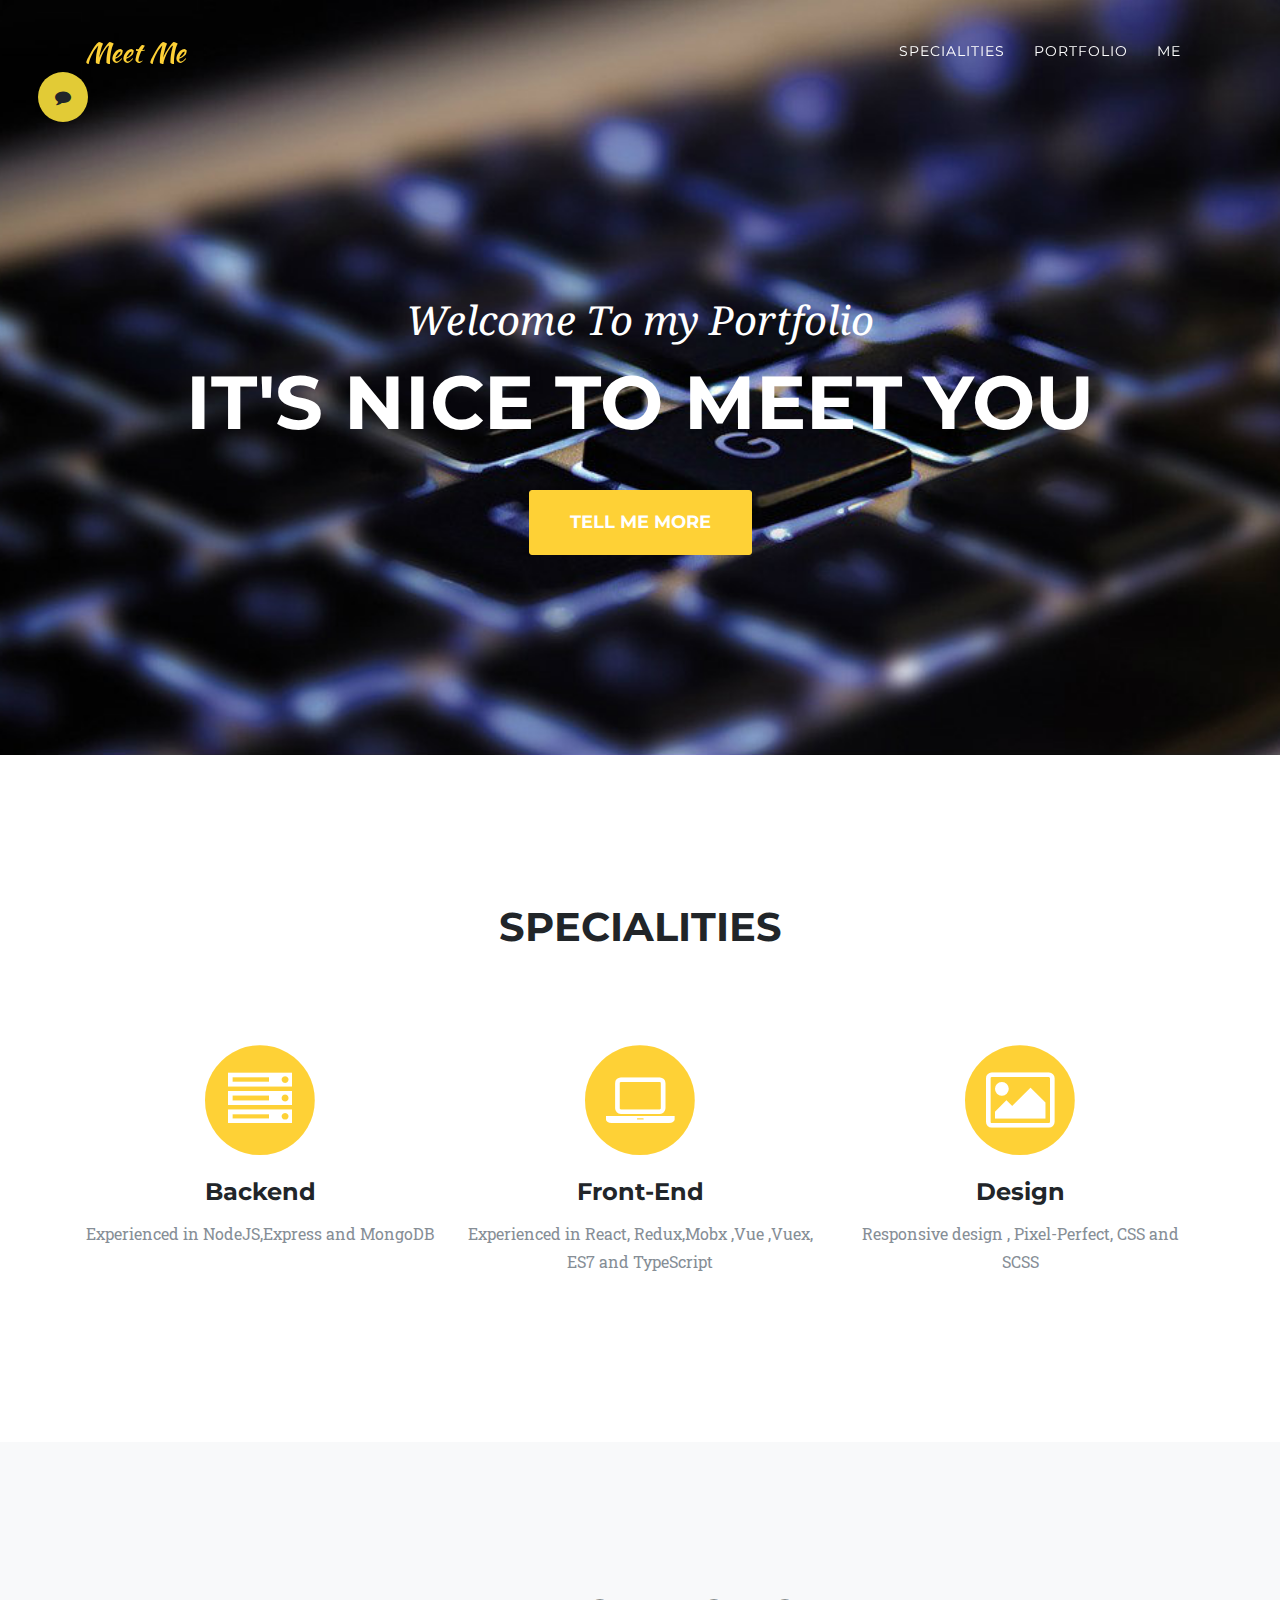
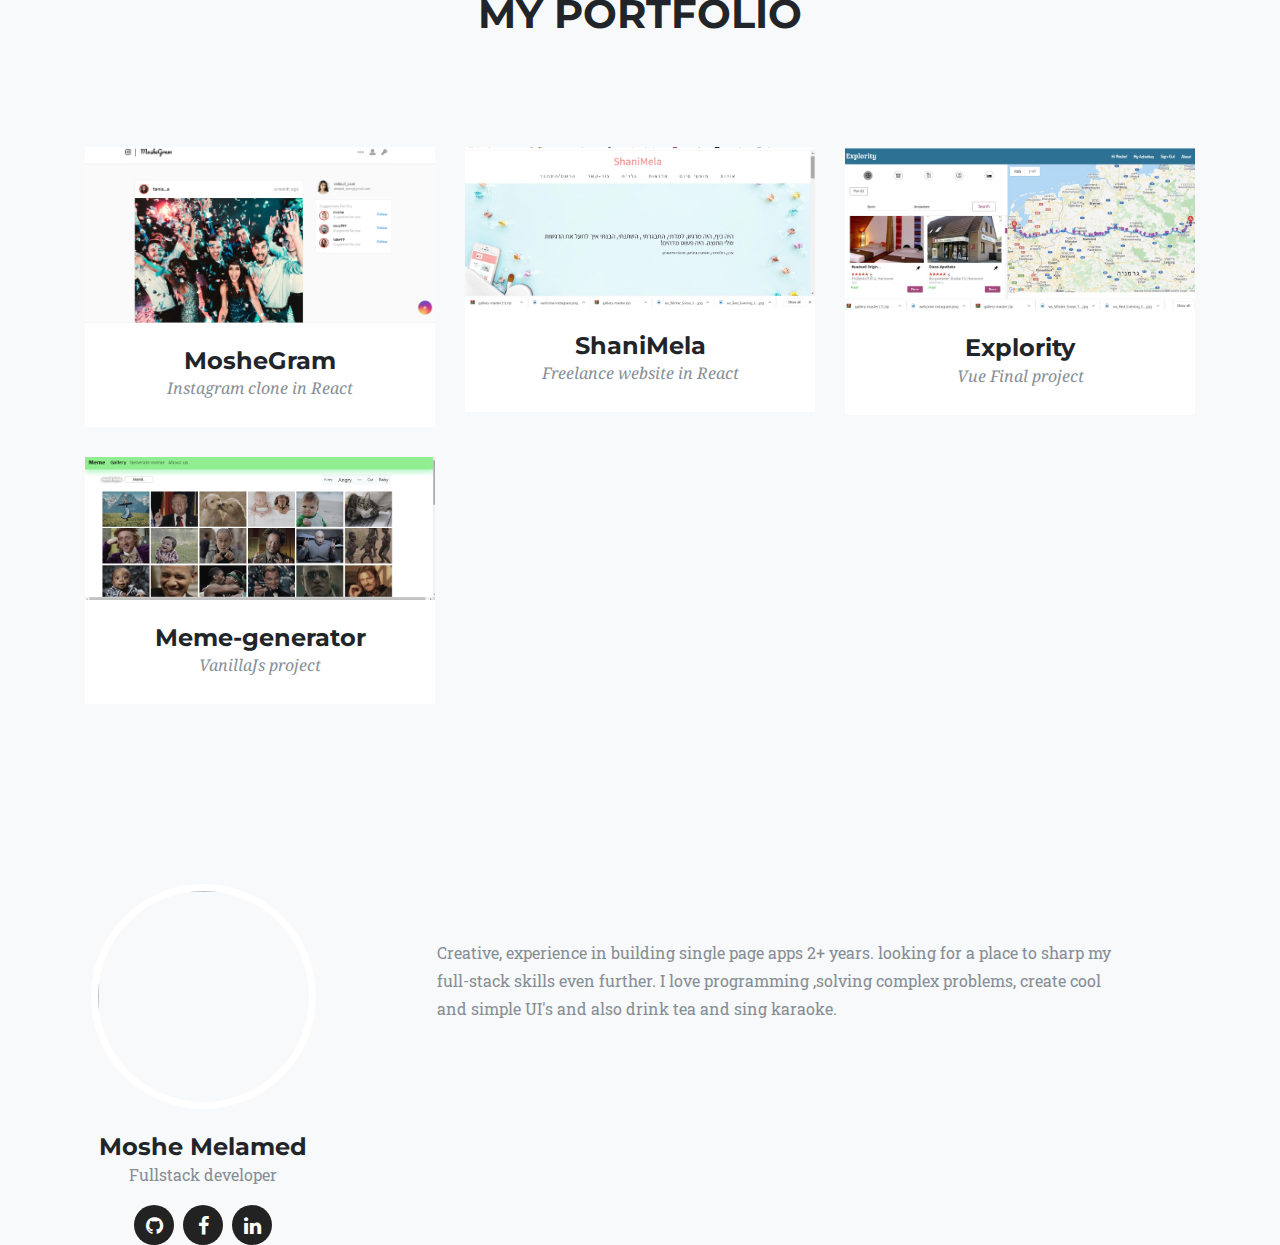
==== index.html @ 45a90f2f "first commit" ====
<!DOCTYPE html>
<html lang="en">

<head>

  <meta charset="utf-8">
  <meta name="viewport" content="width=device-width, initial-scale=1, shrink-to-fit=no">
  <meta name="description" content="">
  <meta name="author" content="">

  <title>Moshe's portfolio</title>

  <!-- Bootstrap core CSS -->
  <link href="vendor/bootstrap/css/bootstrap.min.css" rel="stylesheet">

  <!-- Custom fonts for this template -->
  <link href="vendor/font-awesome/css/font-awesome.min.css" rel="stylesheet" type="text/css">
  <link href="https://fonts.googleapis.com/css?family=Montserrat:400,700" rel="stylesheet" type="text/css">
  <link href='https://fonts.googleapis.com/css?family=Kaushan+Script' rel='stylesheet' type='text/css'>
  <link href='https://fonts.googleapis.com/css?family=Droid+Serif:400,700,400italic,700italic' rel='stylesheet' type='text/css'>
  <link href='https://fonts.googleapis.com/css?family=Roboto+Slab:400,100,300,700' rel='stylesheet' type='text/css'>

  <!-- Custom styles for this template -->
  <link href="css/ca-gallery.css" rel="stylesheet">

</head>

<body id="page-top" onload="init()">
  <div class="offcanvas-btn" onClick="openCanvas()">
    <i class="fa fa-comment" aria-hidden="true"></i>
  </div>
  <aside class="offcanvas-aside">

  <!-- Contact -->
  <section id="contact">
      <div class="container contact-form">
          <div class="contact-image">
              <img src="https://image.ibb.co/kUagtU/rocket_contact.png" alt="rocket_contact"/>
          </div>
          <form method="post">
              <h3>Drop Us a Message</h3>
             <div class="row">
                  <div class="col-md-6">
                      <div class="form-group">
                          <input type="text" name="txtName" class="form-control" placeholder="Name *" value="" />
                      </div>
                      <div class="form-group">
                          <input type="text" name="txtEmail" class="form-control" placeholder="Email *" value="" />
                      </div>
                      <div class="form-group">
                          <input type="text" name="txtPhone" class="form-control" placeholder="Phone Number *" value="" />
                      </div>
                      <div class="form-group">
                          <input type="submit" name="btnSubmit" class="btnContact" value="Message" />
                      </div>
                  </div>
                  <div class="col-md-6">
                      <div class="form-group">
                          <textarea name="txtMsg" class="form-control" placeholder="Your Message *" style="width: 100%; height: 150px;"></textarea>
                      </div>
                  </div>
              </div>
          </form>
</div>
  </section>
    
  </aside>

  <!-- Navigation -->
  <nav class="navbar navbar-expand-lg navbar-dark fixed-top" id="mainNav">
    <div class="container">
      <a class="navbar-brand js-scroll-trigger" href="#page-top">Meet Me</a>
      <button class="navbar-toggler navbar-toggler-right" type="button" data-toggle="collapse" data-target="#navbarResponsive"
        aria-controls="navbarResponsive" aria-expanded="false" aria-label="Toggle navigation">
          <i class="fa fa-bars"></i>
        </button>
      <div class="collapse navbar-collapse" id="navbarResponsive">
        <ul class="navbar-nav ml-auto">
          <li class="nav-item">
            <a class="nav-link js-scroll-trigger" href="#services">Specialities</a>
          </li>
          <li class="nav-item">
            <a class="nav-link js-scroll-trigger" href="#portfolio">Portfolio</a>
          </li>
          <li class="nav-item">
            <a class="nav-link js-scroll-trigger" href="#me">Me</a>
          </li>

        </ul>
      </div>
    </div>
  </nav>

  <!-- Header -->
  <header class="masthead">
    <div class="container">
      <div class="intro-text">
        <div class="intro-lead-in">Welcome To my Portfolio</div>
        <div class="intro-heading">It's Nice To Meet You</div>
        <a class="btn btn-xl js-scroll-trigger" href="#services">Tell Me More</a>
      </div>
    </div>
  </header>

  <!-- Services -->
  <section id="services">
    <div class="container">
      <div class="row">
        <div class="col-lg-12 text-center">
          <h2 class="section-heading">Specialities</h2>
            <br><br><br>
        </div>
      </div>
      <div class="row text-center">
        <div class="col-md-4">
          <span class="fa-stack fa-4x">
              <i class="fa fa-circle fa-stack-2x text-primary"></i>
              <i class="fa fa-server fa-stack-1x fa-inverse"></i>
            </span>
          <h4 class="service-heading">Backend</h4>
          <p class="text-muted">
            Experienced in NodeJS,Express and MongoDB  </p>
        </div>
        <div class="col-md-4">
          <span class="fa-stack fa-4x">
              <i class="fa fa-circle fa-stack-2x text-primary"></i>
              <i class="fa fa-laptop fa-stack-1x fa-inverse"></i>
            </span>
          <h4 class="service-heading">Front-End</h4>

          <p class="text-muted">
            Experienced in React, Redux,Mobx ,Vue ,Vuex, ES7 and TypeScript</p>
        </div>
        <div class="col-md-4">
          <span class="fa-stack fa-4x">
              <i class="fa fa-circle fa-stack-2x text-primary"></i>
              <i class="fa fa-picture-o fa-stack-1x fa-inverse"></i>
            </span>
          <h4 class="service-heading">Design</h4>
          <p class="text-muted">Responsive design , Pixel-Perfect, CSS and SCSS </p>
        </div>
      </div>
    </div>
  </section>

  <!-- Portfolio Grid -->
  <section class="bg-light" id="portfolio">
    <div class="container">
      <div class="row">
        <div class="col-lg-12 text-center">
          <h2 class="section-heading">My Portfolio</h2>
          <br>  <br>  <br> <br>
        </div>
      </div>
      <div id="portfolio-container" class="row">

      </div>
    </div>
  </section>


  <!-- Me -->
  <section class="bg-light" id="me" style="padding: 0px;">
      <div class="row">
        <div class="col-sm-4">
          <div class="team-member">
            <img class="mx-auto rounded-circle" src="img/team/2.jpg" alt="">
            <h4>Moshe Melamed</h4>
            <p class="text-muted">Fullstack developer</p>
            <ul class="list-inline social-buttons">
              <li class="list-inline-item">
                <a href="https://github.com/Moshmel">
                    <i class="fa fa-github"></i>
                  </a>
              </li>
              <li class="list-inline-item">
                <a href="https://www.facebook.com/mosh.melamed">
                    <i class="fa fa-facebook"></i>
                  </a>
              </li>
              <li class="list-inline-item">
                <a href="https://www.linkedin.com/in/moshe-melamed-86bba9161/">
                    <i class="fa fa-linkedin"></i>
                  </a>
              </li>
            </ul>
          </div>
        </div>
        <div class="col-sm-8">
            <p class="large text-muted  about-description">Creative, experience in building single page apps 2+ years.
              looking for a place to sharp my full-stack skills even further.
              I love programming ,solving complex problems,  create cool  and simple UI's 
              and also drink tea and sing karaoke.
            </p>    
        </div>
      </div>
  </section>


  

  <!-- Portfolio Modals -->

  <!-- Modal 1 -->
  <div id="modal-container"></div>
  <div class="portfolio-modal modal fade" id="portfolioModal1" tabindex="-1" role="dialog" aria-hidden="true">
    <div class="modal-dialog">
      <div class="modal-content">
        <div class="close-modal" data-dismiss="modal">
          <div class="lr">
            <div class="rl"></div>
          </div>
        </div>
        <div class="container">
          <div class="row">
            <div class="col-lg-8 mx-auto">
              <div class="modal-body">
                
                <h2>Project Name</h2>
                <p id="title-protfolio"class="item-intro text-muted">Lorem ipsum dolor sit amet consectetur.</p>
                <img class="img-fluid d-block mx-auto" src="img/portfolio/01-full.jpg" alt="">
                <p>Use this area to describe your project. Lorem ipsum dolor sit amet, consectetur adipisicing elit. Est blanditiis
                  dolorem culpa incidunt minus dignissimos deserunt repellat aperiam quasi sunt officia expedita beatae cupiditate,
                  maiores repudiandae, nostrum, reiciendis facere nemo!</p>
                <ul class="list-inline">
                  <li>Date: January 2017</li>
                  <li>Client: Threads</li>
                  <li>Category: Illustration</li>
                </ul>
                <button class="btn btn-primary" data-dismiss="modal" type="button">
                    <i class="fa fa-times"></i>
                    Close Project</button>
              </div>
            </div>
          </div>
        </div>
      </div>
    </div>
  </div>

  <!-- Modal 2 -->
  <div class="portfolio-modal modal fade" id="portfolioModal2" tabindex="-1" role="dialog" aria-hidden="true">
    <div class="modal-dialog">
      <div class="modal-content">
        <div class="close-modal" data-dismiss="modal">
          <div class="lr">
            <div class="rl"></div>
          </div>
        </div>
        <div class="container">
          <div class="row">
            <div class="col-lg-8 mx-auto">
              <div class="modal-body">
                <!-- Project Details Go Here -->
                <h2>Project Name</h2>
                <p class="item-intro text-muted">Lorem ipsum dolor sit amet consectetur.</p>
                <img class="img-fluid d-block mx-auto" src="img/portfolio/02-full.jpg" alt="">
                <p>Use this area to describe your project. Lorem ipsum dolor sit amet, consectetur adipisicing elit. Est blanditiis
                  dolorem culpa incidunt minus dignissimos deserunt repellat aperiam quasi sunt officia expedita beatae cupiditate,
                  maiores repudiandae, nostrum, reiciendis facere nemo!</p>
                <ul class="list-inline">
                  <li>Date: January 2017</li>
                  <li>Client: Explore</li>
                  <li>Category: Graphic Design</li>
                </ul>
                <button class="btn btn-primary" data-dismiss="modal" type="button">
                    <i class="fa fa-times"></i>
                    Close Project</button>
              </div>
            </div>
          </div>
        </div>
      </div>
    </div>
  </div>

  <!-- Modal 3 -->
  <div class="portfolio-modal modal fade" id="portfolioModal3" tabindex="-1" role="dialog" aria-hidden="true">
    <div class="modal-dialog">
      <div class="modal-content">
        <div class="close-modal" data-dismiss="modal">
          <div class="lr">
            <div class="rl"></div>
          </div>
        </div>
        <div class="container">
          <div class="row">
            <div class="col-lg-8 mx-auto">
              <div class="modal-body">
                <!-- Project Details Go Here -->
                <h2>Project Name</h2>
                <p class="item-intro text-muted">Lorem ipsum dolor sit amet consectetur.</p>
                <img class="img-fluid d-block mx-auto" src="img/portfolio/03-full.jpg" alt="">
                <p>Use this area to describe your project. Lorem ipsum dolor sit amet, consectetur adipisicing elit. Est blanditiis
                  dolorem culpa incidunt minus dignissimos deserunt repellat aperiam quasi sunt officia expedita beatae cupiditate,
                  maiores repudiandae, nostrum, reiciendis facere nemo!</p>
                <ul class="list-inline">
                  <li>Date: January 2017</li>
                  <li>Client: Finish</li>
                  <li>Category: Identity</li>
                </ul>
                <button class="btn btn-primary" data-dismiss="modal" type="button">
                    <i class="fa fa-times"></i>
                    Close Project</button>
              </div>
            </div>
          </div>
        </div>
      </div>
    </div>
  </div>

  <!-- Modal 4 -->
  <div class="portfolio-modal modal fade" id="portfolioModal4" tabindex="-1" role="dialog" aria-hidden="true">
    <div class="modal-dialog">
      <div class="modal-content">
        <div class="close-modal" data-dismiss="modal">
          <div class="lr">
            <div class="rl"></div>
          </div>
        </div>
        <div class="container">
          <div class="row">
            <div class="col-lg-8 mx-auto">
              <div class="modal-body">
                <!-- Project Details Go Here -->
                <h2>Project Name</h2>
                <p class="item-intro text-muted">Lorem ipsum dolor sit amet consectetur.</p>
                <img class="img-fluid d-block mx-auto" src="img/portfolio/04-full.jpg" alt="">
                <p>Use this area to describe your project. Lorem ipsum dolor sit amet, consectetur adipisicing elit. Est blanditiis
                  dolorem culpa incidunt minus dignissimos deserunt repellat aperiam quasi sunt officia expedita beatae cupiditate,
                  maiores repudiandae, nostrum, reiciendis facere nemo!</p>
                <ul class="list-inline">
                  <li>Date: January 2017</li>
                  <li>Client: Lines</li>
                  <li>Category: Branding</li>
                </ul>
                <button class="btn btn-primary" data-dismiss="modal" type="button">
                    <i class="fa fa-times"></i>
                    Close Project</button>
              </div>
            </div>
          </div>
        </div>
      </div>
    </div>
  </div>

  <!-- Modal 5 -->
  <div class="portfolio-modal modal fade" id="portfolioModal5" tabindex="-1" role="dialog" aria-hidden="true">
    <div class="modal-dialog">
      <div class="modal-content">
        <div class="close-modal" data-dismiss="modal">
          <div class="lr">
            <div class="rl"></div>
          </div>
        </div>
        <div class="container">
          <div class="row">
            <div class="col-lg-8 mx-auto">
              <div class="modal-body">
                <!-- Project Details Go Here -->
                <h2>Project Name</h2>
                <p class="item-intro text-muted">Lorem ipsum dolor sit amet consectetur.</p>
                <img class="img-fluid d-block mx-auto" src="img/portfolio/05-full.jpg" alt="">
                <p>Use this area to describe your project. Lorem ipsum dolor sit amet, consectetur adipisicing elit. Est blanditiis
                  dolorem culpa incidunt minus dignissimos deserunt repellat aperiam quasi sunt officia expedita beatae cupiditate,
                  maiores repudiandae, nostrum, reiciendis facere nemo!</p>
                <ul class="list-inline">
                  <li>Date: January 2017</li>
                  <li>Client: Southwest</li>
                  <li>Category: Website Design</li>
                </ul>
                <button class="btn btn-primary" data-dismiss="modal" type="button">
                    <i class="fa fa-times"></i>
                    Close Project</button>
              </div>
            </div>
          </div>
        </div>
      </div>
    </div>
  </div>

  <!-- Modal 6 -->
  <div class="portfolio-modal modal fade" id="portfolioModal6" tabindex="-1" role="dialog" aria-hidden="true">
    <div class="modal-dialog">
      <div class="modal-content">
        <div class="close-modal" data-dismiss="modal">
          <div class="lr">
            <div class="rl"></div>
          </div>
        </div>
        <div class="container">
          <div class="row">
            <div class="col-lg-8 mx-auto">
              <div class="modal-body">
                <!-- Project Details Go Here -->
                <h2>Project Name</h2>
                <p class="item-intro text-muted">Lorem ipsum dolor sit amet consectetur.</p>
                <img class="img-fluid d-block mx-auto" src="img/portfolio/06-full.jpg" alt="">
                <p>Use this area to describe your project. Lorem ipsum dolor sit amet, consectetur adipisicing elit. Est blanditiis
                  dolorem culpa incidunt minus dignissimos deserunt repellat aperiam quasi sunt officia expedita beatae cupiditate,
                  maiores repudiandae, nostrum, reiciendis facere nemo!</p>
                <ul class="list-inline">
                  <li>Date: January 2017</li>
                  <li>Client: Window</li>
                  <li>Category: Photography</li>
                </ul>
                <button class="btn btn-primary" data-dismiss="modal" type="button">
                    <i class="fa fa-times"></i>
                    Close Project</button>
              </div>
            </div>
          </div>
        </div>
      </div>
    </div>
  </div>

  <!-- Bootstrap core JavaScript -->
  <script src="vendor/jquery/jquery.min.js"></script>
  <script src="vendor/popper/popper.min.js"></script>
  <script src="vendor/bootstrap/js/bootstrap.min.js"></script>

  <!-- Plugin JavaScript -->
  <script src="vendor/jquery-easing/jquery.easing.min.js"></script>

  <!-- Custom scripts for this template -->
  <script src="js/ca-gallery.js"></script>
  <script src="js/offCanvas.js"></script>
  <script src="js/main.js"></script>


</body>

</html>
---- css/ca-gallery.css ----
body {
    overflow-x: hidden;
    font-family: 'Roboto Slab', 'Helvetica Neue', Helvetica, Arial, sans-serif;
}
p {
    line-height: 1.75;
}
a {
    color: #fed136;
}
a.active,
a:active,
a:focus,
a:hover {
    color: #fec503;
}
h1,
h2,
h3,
h4,
h5,
h6 {
    font-weight: 700;
    font-family: 'Montserrat', 'Helvetica Neue', Helvetica, Arial, sans-serif;
    text-transform: uppercase;
}
section {
    padding: 100px 0;
}
section h2.section-heading {
    font-size: 40px;
    margin-top: 0;
    margin-bottom: 15px;
}
section h3.section-subheading {
    font-size: 16px;
    font-weight: 400;
    font-style: italic;
    margin-bottom: 75px;
    text-transform: none;
    font-family: 'Droid Serif', 'Helvetica Neue', Helvetica, Arial, sans-serif;
}
@media (min-width: 768px) {
    section {
        padding: 150px 0;
    }
}
::-moz-selection {
    background: #fed136;
    text-shadow: none;
}
::selection {
    background: #fed136;
    text-shadow: none;
}
img::selection {
    background: transparent;
}
img::-moz-selection {
    background: transparent;
}
body {
    -webkit-tap-highlight-color: #fed136;
}
.offcanvas-btn {
    z-index: 100000;
    position: fixed;
    top: 8%;
    left: 3%;
    height: 50px;
    width: 50px;
    background: #e2cb36;
    border-radius: 50%;
    display: flex;
    justify-content: center;
    align-items: center;
    cursor: pointer;
    margin-left: 0;
    transition: all 0.3s ease;
}
.offcanvas-btn-open {
    margin-left: 80vw;
}
.offcanvas-aside {
    position: fixed;
    height: 100%;
    z-index: 100000;
    background:gray;
    width: 80vw;
    left: -80vw;
    transition: all 0.3s ease;
    display: flex;
    flex-direction: column;
    align-items: center;
    justify-content: space-around;
}
.offcanvas-aside img {
    border-radius: 50%;
}
.offcanvas-aside p {
    text-align: center;
}
.offcanvas-aside .offcanvas-content-suffix {
    height: 20%;
}

@media (min-width: 575px) {
    .offcanvas-btn-open {
        margin-left: 30vw;
    }
    .offcanvas-aside {
        width: 30vw;
        left: -30vw;
    }
}
.offcanvas-aside-open {
    left: 0;
}


#mainNav {
    background-color: #222222;
    z-index: 1000000;
}
#mainNav .navbar-toggler {
    font-size: 12px;
    right: 0;
    padding: 13px;
    text-transform: uppercase;
    color: white;
    border: 0;
    background-color: #fed136;
    font-family: 'Montserrat', 'Helvetica Neue', Helvetica, Arial, sans-serif;
    text-transform: uppercase;
}
#mainNav .navbar-brand {
    color: #fed136;
    font-family: 'Kaushan Script', 'Helvetica Neue', Helvetica, Arial, cursive;
}
#mainNav .navbar-brand.active,
#mainNav .navbar-brand:active,
#mainNav .navbar-brand:focus,
#mainNav .navbar-brand:hover {
    color: #fec503;
}
#mainNav .navbar-nav .nav-item .nav-link {
    font-size: 90%;
    font-weight: 400;
    padding: 0.75em 0;
    letter-spacing: 1px;
    color: white;
    font-family: 'Montserrat', 'Helvetica Neue', Helvetica, Arial, sans-serif;
    text-transform: uppercase;
}
#mainNav .navbar-nav .nav-item .nav-link.active,
#mainNav .navbar-nav .nav-item .nav-link:hover {
    color: #fed136;
}
@media (min-width: 992px) {
    
    #mainNav {
        padding-top: 25px;
        padding-bottom: 25px;
        -webkit-transition: padding-top 0.3s, padding-bottom 0.3s;
        -moz-transition: padding-top 0.3s, padding-bottom 0.3s;
        transition: padding-top 0.3s, padding-bottom 0.3s;
        border: none;
        background-color: transparent;
    }
    #mainNav .navbar-brand {
        font-size: 1.75em;
        -webkit-transition: all 0.3s;
        -moz-transition: all 0.3s;
        transition: all 0.3s;
    }
    #mainNav .navbar-nav .nav-item .nav-link {
        padding: 1.1em 1em !important;
    }
    #mainNav.navbar-shrink {
        padding-top: 0;
        padding-bottom: 0;
        background-color: #222222;
    }
    #mainNav.navbar-shrink .navbar-brand {
        font-size: 1.25em;
        padding: 12px 0;
    }
   
}
header.masthead {
    text-align: center;
    color: white;
    background-image: url("../img/about/6.jpg");
    background-repeat: no-repeat;
    background-attachment: scroll;
    background-position: center center;
    -webkit-background-size: cover;
    -moz-background-size: cover;
    -o-background-size: cover;
    background-size: cover;
}
header.masthead .intro-text {
    padding-top: 150px;
    padding-bottom: 100px;
}
header.masthead .intro-text .intro-lead-in {
    font-size: 22px;
    font-style: italic;
    line-height: 22px;
    margin-bottom: 25px;
    font-family: 'Droid Serif', 'Helvetica Neue', Helvetica, Arial, sans-serif;
}
header.masthead .intro-text .intro-heading {
    font-size: 50px;
    font-weight: 700;
    line-height: 50px;
    margin-bottom: 25px;
    font-family: 'Montserrat', 'Helvetica Neue', Helvetica, Arial, sans-serif;
    text-transform: uppercase;
}
@media (min-width: 768px) {
    header.masthead .intro-text {
        padding-top: 300px;
        padding-bottom: 200px;
    }
    header.masthead .intro-text .intro-lead-in {
        font-size: 40px;
        font-style: italic;
        line-height: 40px;
        margin-bottom: 25px;
        font-family: 'Droid Serif', 'Helvetica Neue', Helvetica, Arial, sans-serif;
    }
    header.masthead .intro-text .intro-heading {
        font-size: 75px;
        font-weight: 700;
        line-height: 75px;
        margin-bottom: 50px;
        font-family: 'Montserrat', 'Helvetica Neue', Helvetica, Arial, sans-serif;
        text-transform: uppercase;
    }
}
.service-heading {
    margin: 15px 0;
    text-transform: none;
}
#portfolio .portfolio-item {
    right: 0;
    margin: 0 0 15px;
}
#portfolio .portfolio-item .portfolio-link {
    position: relative;
    display: block;
    max-width: 400px;
    margin: 0 auto;
    cursor: pointer;
}
#portfolio .portfolio-item .portfolio-link .portfolio-hover {
    position: absolute;
    width: 100%;
    height: 100%;
    -webkit-transition: all ease 0.5s;
    -moz-transition: all ease 0.5s;
    transition: all ease 0.5s;
    opacity: 0;
    background: rgba(254, 209, 54, 0.9);
}
#portfolio .portfolio-item .portfolio-link .portfolio-hover:hover {
    opacity: 1;
}
#portfolio .portfolio-item .portfolio-link .portfolio-hover .portfolio-hover-content {
    font-size: 20px;
    position: absolute;
    top: 50%;
    width: 100%;
    height: 20px;
    margin-top: -12px;
    text-align: center;
    color: white;
}
#portfolio .portfolio-item .portfolio-link .portfolio-hover .portfolio-hover-content i {
    margin-top: -12px;
}
#portfolio .portfolio-item .portfolio-link .portfolio-hover .portfolio-hover-content h3,
#portfolio .portfolio-item .portfolio-link .portfolio-hover .portfolio-hover-content h4 {
    margin: 0;
}
#portfolio .portfolio-item .portfolio-caption {
    max-width: 400px;
    margin: 0 auto;
    padding: 25px;
    text-align: center;
    background-color: white;
}
#portfolio .portfolio-item .portfolio-caption h4 {
    margin: 0;
    text-transform: none;
}
#portfolio .portfolio-item .portfolio-caption p {
    font-size: 16px;
    font-style: italic;
    margin: 0;
    font-family: 'Droid Serif', 'Helvetica Neue', Helvetica, Arial, sans-serif;
}
#portfolio * {
    z-index: 2;
}
@media (min-width: 767px) {
    #portfolio .portfolio-item {
        margin: 0 0 30px;
    }
}
.portfolio-modal .modal-dialog {
    max-width: none;
    height: 100%;
    margin: 0;
}
.portfolio-modal .modal-content {
    min-height: 100%;
    padding: 100px 0;
    text-align: center;
    border: none;
    border-radius: 0;
    background-clip: border-box;
    -webkit-box-shadow: none;
    box-shadow: none;
}
.portfolio-modal .modal-content h2 {
    font-size: 3em;
    margin-bottom: 15px;
}
.portfolio-modal .modal-content p {
    margin-bottom: 30px;
}
.portfolio-modal .modal-content p.item-intro {
    font-size: 16px;
    font-style: italic;
    margin: 20px 0 30px;
    font-family: 'Droid Serif', 'Helvetica Neue', Helvetica, Arial, sans-serif;
}
.portfolio-modal .modal-content ul.list-inline {
    margin-top: 0;
    margin-bottom: 30px;
}
.portfolio-modal .modal-content img {
    margin-bottom: 30px;
}
.portfolio-modal .modal-content button {
    cursor: pointer;
}
.portfolio-modal .close-modal {
    position: absolute;
    top: 25px;
    right: 25px;
    width: 75px;
    height: 75px;
    cursor: pointer;
    background-color: transparent;
}
.portfolio-modal .close-modal:hover {
    opacity: 0.3;
}
.portfolio-modal .close-modal .lr {
    /* Safari and Chrome */
    
    z-index: 1051;
    width: 1px;
    height: 75px;
    margin-left: 35px;
    /* IE 9 */
    
    -webkit-transform: rotate(45deg);
    -ms-transform: rotate(45deg);
    transform: rotate(45deg);
    background-color: #222222;
}
.portfolio-modal .close-modal .lr .rl {
    /* Safari and Chrome */
    
    z-index: 1052;
    width: 1px;
    height: 75px;
    /* IE 9 */
    
    -webkit-transform: rotate(90deg);
    -ms-transform: rotate(90deg);
    transform: rotate(90deg);
    background-color: #222222;
}
.portfolio-modal .modal-backdrop {
    display: none;
    opacity: 0;
}
.timeline {
    position: relative;
    padding: 0;
    list-style: none;
}
.timeline:before {
    position: absolute;
    top: 0;
    bottom: 0;
    left: 40px;
    width: 2px;
    margin-left: -1.5px;
    content: '';
    background-color: #f1f1f1;
}
.timeline > li {
    position: relative;
    min-height: 50px;
    margin-bottom: 50px;
}
.timeline > li:after,
.timeline > li:before {
    display: table;
    content: ' ';
}
.timeline > li:after {
    clear: both;
}
.timeline > li .timeline-panel {
    position: relative;
    float: right;
    width: 100%;
    padding: 0 20px 0 100px;
    text-align: left;
}
.timeline > li .timeline-panel:before {
    right: auto;
    left: -15px;
    border-right-width: 15px;
    border-left-width: 0;
}
.timeline > li .timeline-panel:after {
    right: auto;
    left: -14px;
    border-right-width: 14px;
    border-left-width: 0;
}
.timeline > li .timeline-image {
    position: absolute;
    z-index: 100;
    left: 0;
    width: 80px;
    height: 80px;
    margin-left: 0;
    text-align: center;
    color: white;
    border: 7px solid #f1f1f1;
    border-radius: 100%;
    background-color: #fed136;
}
.timeline > li .timeline-image h4 {
    font-size: 10px;
    line-height: 14px;
    margin-top: 12px;
}
.timeline > li.timeline-inverted > .timeline-panel {
    float: right;
    padding: 0 20px 0 100px;
    text-align: left;
}
.timeline > li.timeline-inverted > .timeline-panel:before {
    right: auto;
    left: -15px;
    border-right-width: 15px;
    border-left-width: 0;
}
.timeline > li.timeline-inverted > .timeline-panel:after {
    right: auto;
    left: -14px;
    border-right-width: 14px;
    border-left-width: 0;
}
.timeline > li:last-child {
    margin-bottom: 0;
}
.timeline .timeline-heading h4 {
    margin-top: 0;
    color: inherit;
}
.timeline .timeline-heading h4.subheading {
    text-transform: none;
}
.timeline .timeline-body > ul,
.timeline .timeline-body > p {
    margin-bottom: 0;
}
@media (min-width: 768px) {
    .timeline:before {
        left: 50%;
    }
    .timeline > li {
        min-height: 100px;
        margin-bottom: 100px;
    }
    .timeline > li .timeline-panel {
        float: left;
        width: 41%;
        padding: 0 20px 20px 30px;
        text-align: right;
    }
    .timeline > li .timeline-image {
        left: 50%;
        width: 100px;
        height: 100px;
        margin-left: -50px;
    }
    .timeline > li .timeline-image h4 {
        font-size: 13px;
        line-height: 18px;
        margin-top: 16px;
    }
    .timeline > li.timeline-inverted > .timeline-panel {
        float: right;
        padding: 0 30px 20px 20px;
        text-align: left;
    }
}
@media (min-width: 992px) {
    .timeline > li {
        min-height: 150px;
    }
    .timeline > li .timeline-panel {
        padding: 0 20px 20px;
    }
    .timeline > li .timeline-image {
        width: 150px;
        height: 150px;
        margin-left: -75px;
    }
    .timeline > li .timeline-image h4 {
        font-size: 18px;
        line-height: 26px;
        margin-top: 30px;
    }
    .timeline > li.timeline-inverted > .timeline-panel {
        padding: 0 20px 20px;
    }
}
@media (min-width: 1200px) {
    .timeline > li {
        min-height: 170px;
    }
    .timeline > li .timeline-panel {
        padding: 0 20px 20px 100px;
    }
    .timeline > li .timeline-image {
        width: 170px;
        height: 170px;
        margin-left: -85px;
    }
    .timeline > li .timeline-image h4 {
        margin-top: 40px;
    }
    .timeline > li.timeline-inverted > .timeline-panel {
        padding: 0 100px 20px 20px;
    }
}
.team-member {
    text-align: center;
}
.team-member img {
    width: 225px;
    height: 225px;
    border: 7px solid white;
}
.team-member h4 {
    margin-top: 25px;
    margin-bottom: 0;
    text-transform: none;
}
.team-member p {
    margin-top: 0;
}
.about-description {
    max-width: 80%;
    margin-top:55px;
}
@media (max-width: 800px) {
    .about-description {
        text-align: center;
        margin-top: 1rem;
        margin-bottom: 1rem;
    }
}
footer {
    padding: 25px 0;
    text-align: center;
}
footer span.copyright {
    font-size: 90%;
    line-height: 40px;
    text-transform: none;
    font-family: 'Montserrat', 'Helvetica Neue', Helvetica, Arial, sans-serif;
    text-transform: uppercase;
}
footer ul.quicklinks {
    font-size: 90%;
    line-height: 40px;
    margin-bottom: 0;
    text-transform: none;
    font-family: 'Montserrat', 'Helvetica Neue', Helvetica, Arial, sans-serif;
    text-transform: uppercase;
}
ul.social-buttons {
    margin-bottom: 0;
}
ul.social-buttons li a {
    font-size: 20px;
    line-height: 40px;
    display: block;
    width: 40px;
    height: 40px;
    -webkit-transition: all 0.3s;
    -moz-transition: all 0.3s;
    transition: all 0.3s;
    color: white;
    border-radius: 100%;
    outline: none;
    background-color: #222222;
}
ul.social-buttons li a:active,
ul.social-buttons li a:focus,
ul.social-buttons li a:hover {
    background-color: #fed136;
}
.flex-align-center {
    display: flex;
    justify-content: center;
    align-items: center;
}
.text-primary {
    color: #fed136 !important;
}
.btn-primary {
    font-weight: 700;
    color: white;
    border-color: #fed136;
    background-color: #fed136;
    font-family: 'Montserrat', 'Helvetica Neue', Helvetica, Arial, sans-serif;
    text-transform: uppercase;
}
.btn-primary.focus,
.btn-primary:focus {
    color: white;
    border-color: #b48b01;
    background-color: #fec503;
}
.btn-primary:hover {
    color: white;
    border-color: #f6bf01;
    background-color: #fec503;
}
.btn-primary.active,
.btn-primary:active,
.open > .btn-primary.dropdown-toggle {
    color: white;
    border-color: #f6bf01;
    background-color: #fec503;
}
.btn-primary.active.focus,
.btn-primary.active:focus,
.btn-primary.active:hover,
.btn-primary:active.focus,
.btn-primary:active:focus,
.btn-primary:active:hover,
.open > .btn-primary.dropdown-toggle.focus,
.open > .btn-primary.dropdown-toggle:focus,
.open > .btn-primary.dropdown-toggle:hover {
    color: white;
    border-color: #b48b01;
    background-color: #dcab01;
}
.btn-primary.active,
.btn-primary:active,
.open > .btn-primary.dropdown-toggle {
    background-image: none;
}
.btn-primary.disabled.focus,
.btn-primary.disabled:focus,
.btn-primary.disabled:hover,
.btn-primary[disabled].focus,
.btn-primary[disabled]:focus,
.btn-primary[disabled]:hover,
fieldset[disabled] .btn-primary.focus,
fieldset[disabled] .btn-primary:focus,
fieldset[disabled] .btn-primary:hover {
    border-color: #fed136;
    background-color: #fed136;
}
.btn-primary .badge {
    color: #fed136;
    background-color: white;
}
.btn-xl {
    font-size: 18px;
    font-weight: 700;
    padding: 20px 40px;
    border-radius: 3px;
    color: white;
    border-color: #fed136;
    background-color: #fed136;
    font-family: 'Montserrat', 'Helvetica Neue', Helvetica, Arial, sans-serif;
    text-transform: uppercase;
}
.btn-xl.focus,
.btn-xl:focus {
    color: white;
    border-color: #b48b01;
    background-color: #fec503;
}
.btn-xl:hover {
    color: white;
    border-color: #f6bf01;
    background-color: #fec503;
}
.btn-xl.active,
.btn-xl:active,
.open > .btn-xl.dropdown-toggle {
    color: white;
    border-color: #f6bf01;
    background-color: #fec503;
}
.btn-xl.active.focus,
.btn-xl.active:focus,
.btn-xl.active:hover,
.btn-xl:active.focus,
.btn-xl:active:focus,
.btn-xl:active:hover,
.open > .btn-xl.dropdown-toggle.focus,
.open > .btn-xl.dropdown-toggle:focus,
.open > .btn-xl.dropdown-toggle:hover {
    color: white;
    border-color: #b48b01;
    background-color: #dcab01;
}
.btn-xl.active,
.btn-xl:active,
.open > .btn-xl.dropdown-toggle {
    background-image: none;
}
.btn-xl.disabled.focus,
.btn-xl.disabled:focus,
.btn-xl.disabled:hover,
.btn-xl[disabled].focus,
.btn-xl[disabled]:focus,
.btn-xl[disabled]:hover,
fieldset[disabled] .btn-xl.focus,
fieldset[disabled] .btn-xl:focus,
fieldset[disabled] .btn-xl:hover {
    border-color: #fed136;
    background-color: #fed136;
}
.btn-xl .badge {
    color: #fed136;
    background-color: white;
}
.contact-form{
    background: #fff;
    margin-top: 3%;

    width: 80%;
}
.contact-form .form-control{
    /* border-radius:1rem; */
}
.contact-image{
    text-align: center;
}
.contact-image img{
    border-radius: 6rem;
    width: 20%;
    margin-top: -3%;
    transform: rotate(29deg);
}
.contact-form form{
    padding: 5%;
}
.contact-form form .row{
    margin-bottom: -7%;
}
.contact-form h3{
    margin-bottom: 8%;
    /* margin-top: -10%; */
    text-align: center;
    color: #0062cc;
}
.contact-form .btnContact {
    width: 50%;
    border: none;
    border-radius: 1rem;
    padding: 1.5%;
    background: black;
    font-weight: 600;
    color: #fff;
    cursor: pointer;
}
.btnContactSubmit
{
    width: 50%;
    border-radius: 1rem;
    padding: 1.5%;
    color: #fff;
    background-color: #0062cc;
    border: none;
    cursor: pointer;
}
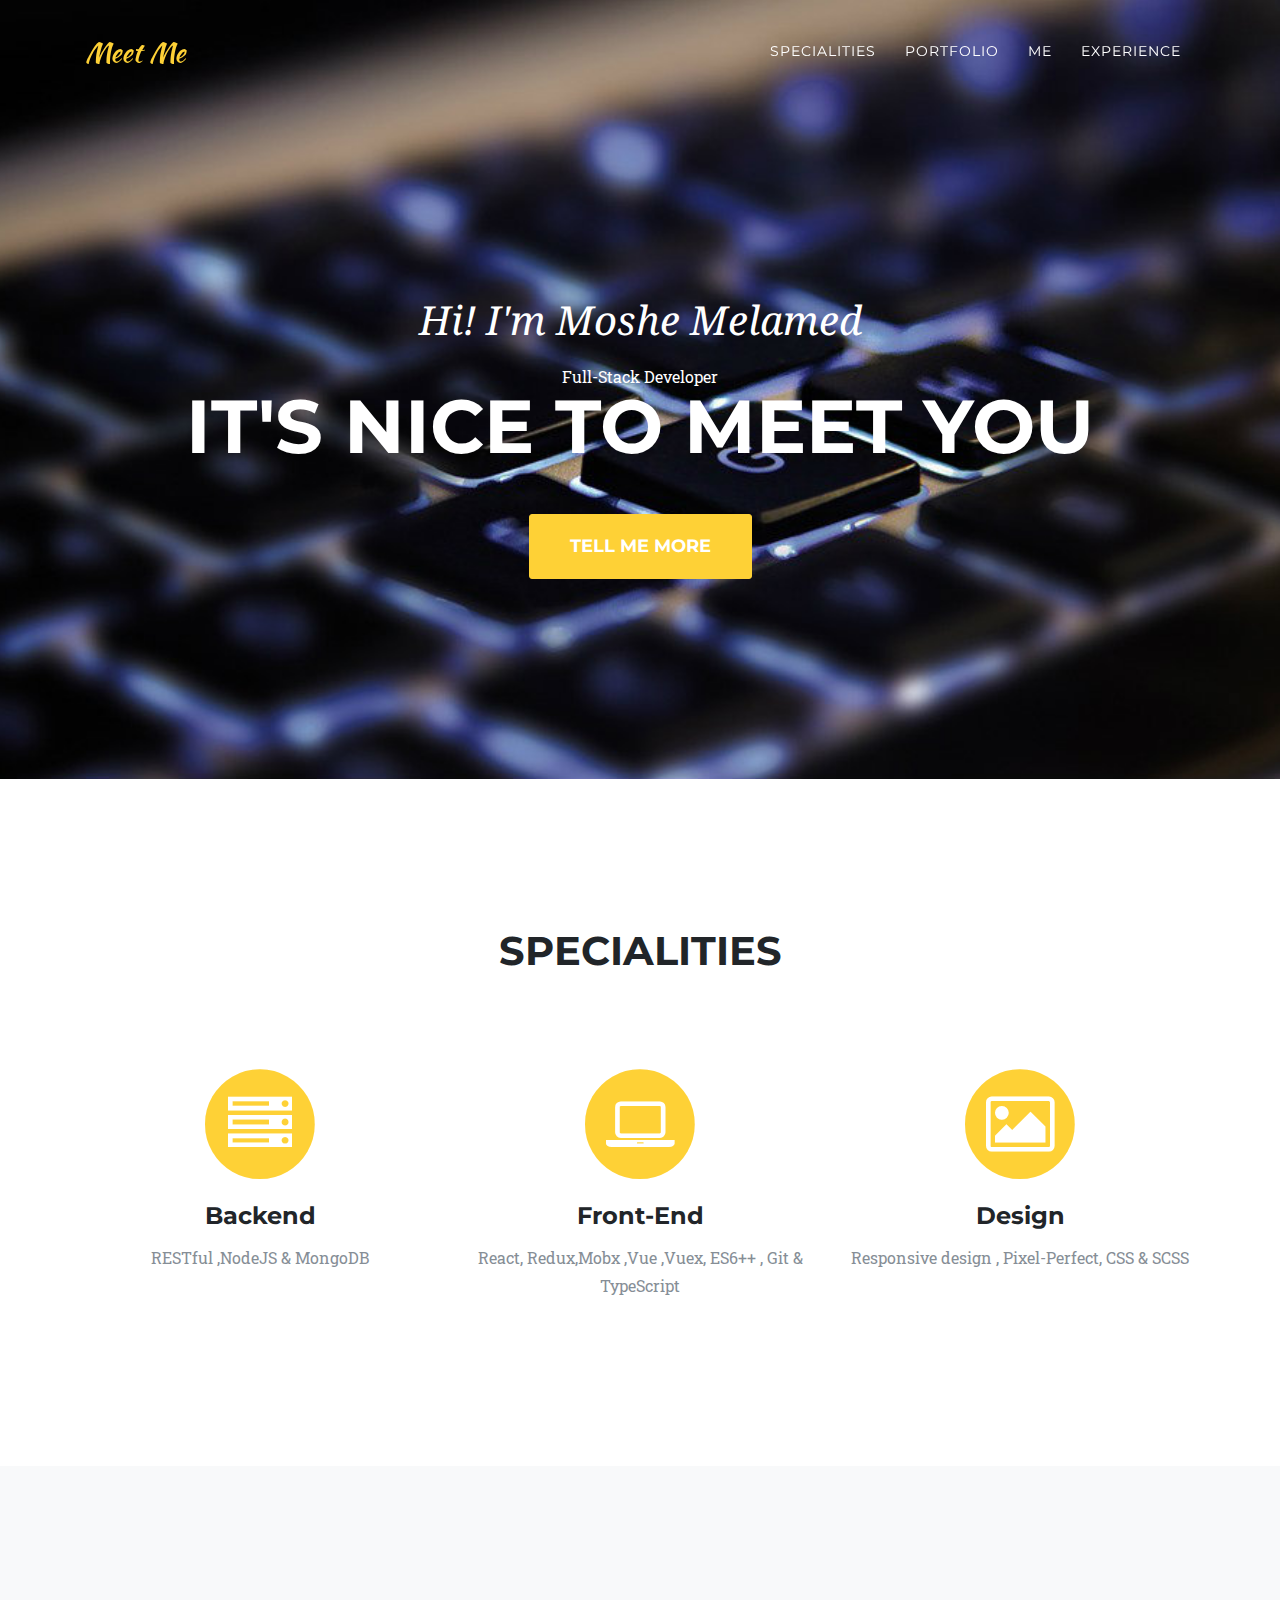
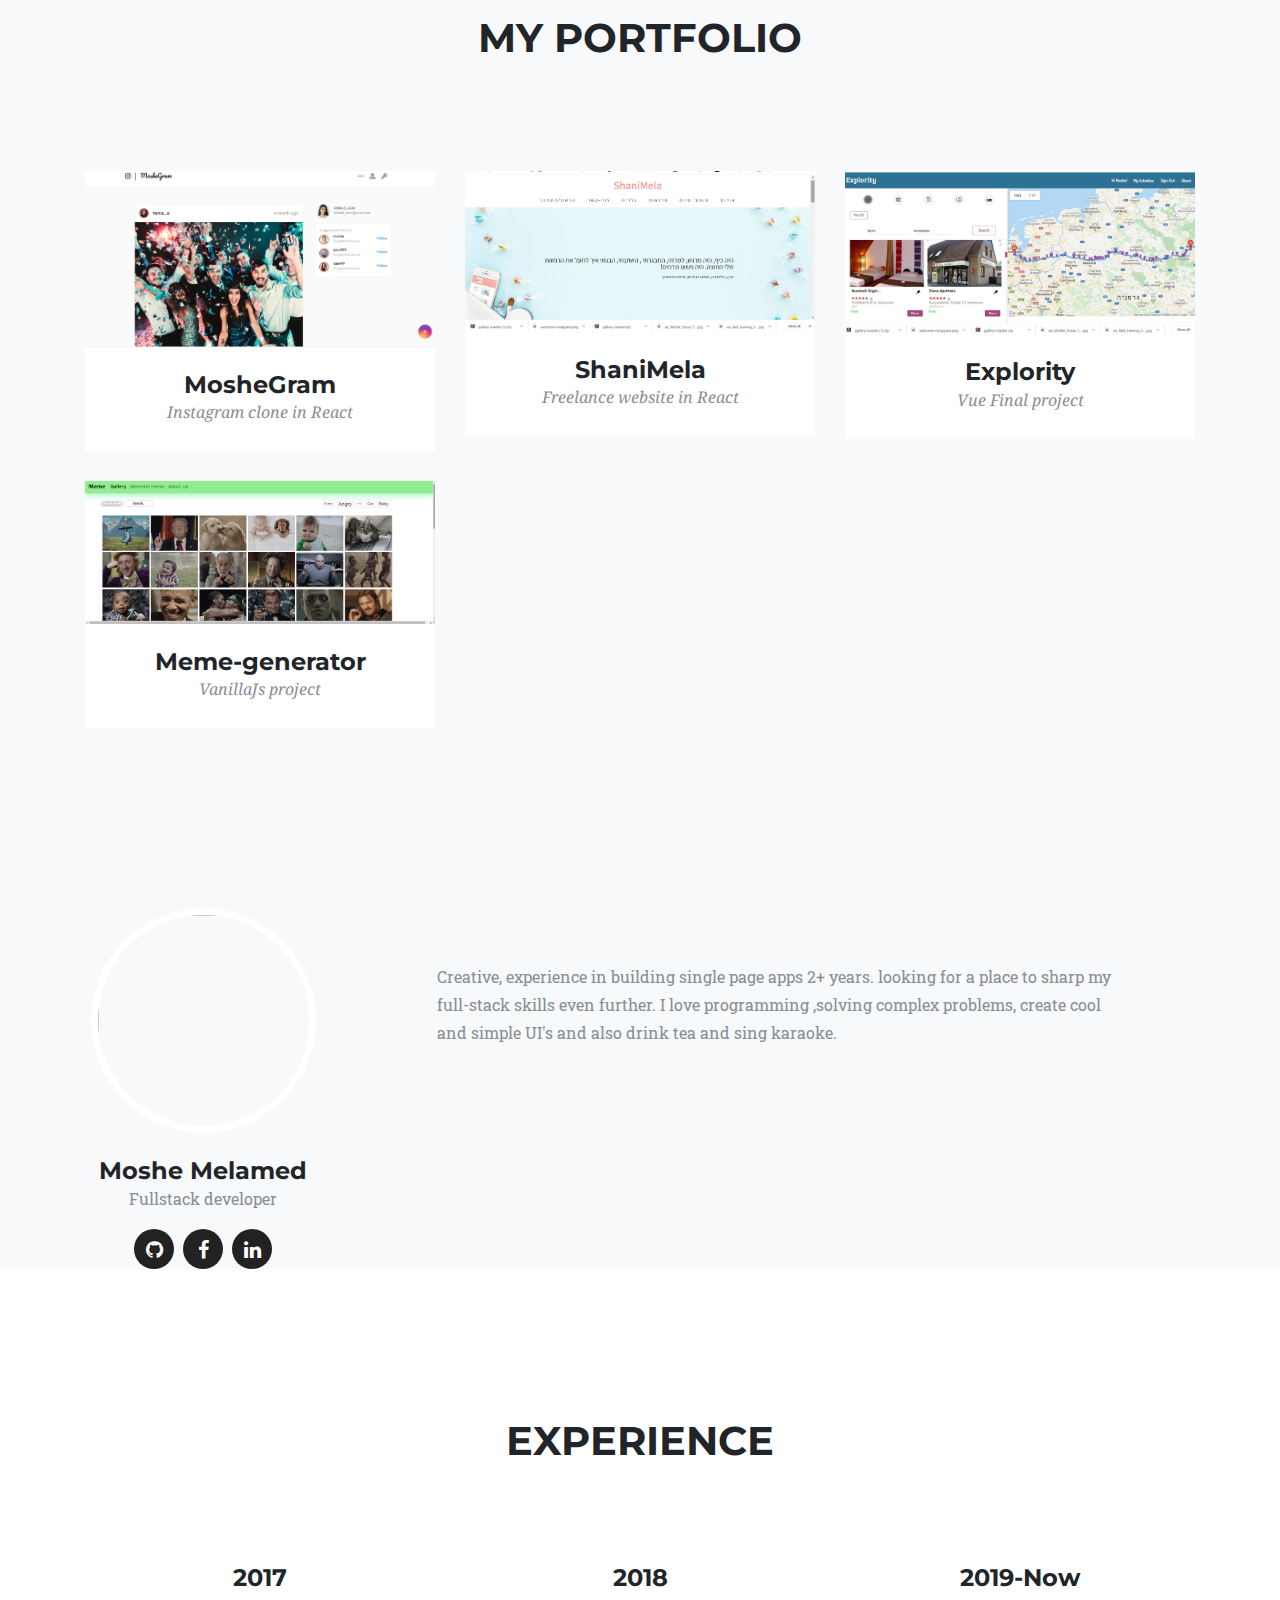
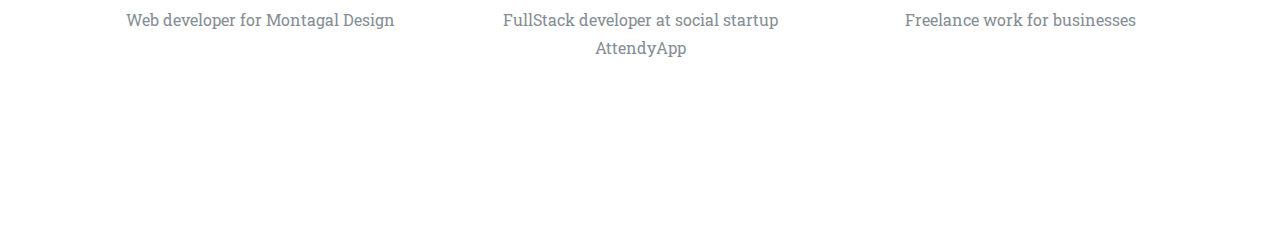
==== commit 2078bfd1: "saturday changes2" ====
--- a/index.html
+++ b/index.html
@@ -26,45 +26,8 @@
 </head>
 
 <body id="page-top" onload="init()">
-  <div class="offcanvas-btn" onClick="openCanvas()">
-    <i class="fa fa-comment" aria-hidden="true"></i>
-  </div>
-  <aside class="offcanvas-aside">
-
-  <!-- Contact -->
-  <section id="contact">
-      <div class="container contact-form">
-          <div class="contact-image">
-              <img src="https://image.ibb.co/kUagtU/rocket_contact.png" alt="rocket_contact"/>
-          </div>
-          <form method="post">
-              <h3>Drop Us a Message</h3>
-             <div class="row">
-                  <div class="col-md-6">
-                      <div class="form-group">
-                          <input type="text" name="txtName" class="form-control" placeholder="Name *" value="" />
-                      </div>
-                      <div class="form-group">
-                          <input type="text" name="txtEmail" class="form-control" placeholder="Email *" value="" />
-                      </div>
-                      <div class="form-group">
-                          <input type="text" name="txtPhone" class="form-control" placeholder="Phone Number *" value="" />
-                      </div>
-                      <div class="form-group">
-                          <input type="submit" name="btnSubmit" class="btnContact" value="Message" />
-                      </div>
-                  </div>
-                  <div class="col-md-6">
-                      <div class="form-group">
-                          <textarea name="txtMsg" class="form-control" placeholder="Your Message *" style="width: 100%; height: 150px;"></textarea>
-                      </div>
-                  </div>
-              </div>
-          </form>
-</div>
-  </section>
-    
-  </aside>
+
+
 
   <!-- Navigation -->
   <nav class="navbar navbar-expand-lg navbar-dark fixed-top" id="mainNav">
@@ -85,6 +48,9 @@
           <li class="nav-item">
             <a class="nav-link js-scroll-trigger" href="#me">Me</a>
           </li>
+          <li class="nav-item">
+            <a class="nav-link js-scroll-trigger" href="#experience">experience</a>
+          </li>
 
         </ul>
       </div>
@@ -95,7 +61,8 @@
   <header class="masthead">
     <div class="container">
       <div class="intro-text">
-        <div class="intro-lead-in">Welcome To my Portfolio</div>
+        <div class="intro-lead-in">Hi! I'm Moshe Melamed</div>
+        <div class="intro-lead-in-second">Full-Stack Developer</div>
         <div class="intro-heading">It's Nice To Meet You</div>
         <a class="btn btn-xl js-scroll-trigger" href="#services">Tell Me More</a>
       </div>
@@ -119,7 +86,7 @@
             </span>
           <h4 class="service-heading">Backend</h4>
           <p class="text-muted">
-            Experienced in NodeJS,Express and MongoDB  </p>
+            RESTful ,NodeJS & MongoDB  </p>
         </div>
         <div class="col-md-4">
           <span class="fa-stack fa-4x">
@@ -129,7 +96,7 @@
           <h4 class="service-heading">Front-End</h4>
 
           <p class="text-muted">
-            Experienced in React, Redux,Mobx ,Vue ,Vuex, ES7 and TypeScript</p>
+            React, Redux,Mobx ,Vue ,Vuex, ES6++ , Git & TypeScript</p>
         </div>
         <div class="col-md-4">
           <span class="fa-stack fa-4x">
@@ -137,7 +104,7 @@
               <i class="fa fa-picture-o fa-stack-1x fa-inverse"></i>
             </span>
           <h4 class="service-heading">Design</h4>
-          <p class="text-muted">Responsive design , Pixel-Perfect, CSS and SCSS </p>
+          <p class="text-muted">Responsive design , Pixel-Perfect, CSS & SCSS </p>
         </div>
       </div>
     </div>
@@ -164,22 +131,22 @@
       <div class="row">
         <div class="col-sm-4">
           <div class="team-member">
-            <img class="mx-auto rounded-circle" src="img/team/2.jpg" alt="">
+            <img class="mx-auto rounded-circle" src="https://res.cloudinary.com/explority/image/upload/c_scale,h_545/v1580044180/2_fum0vt.jpg" alt="">
             <h4>Moshe Melamed</h4>
             <p class="text-muted">Fullstack developer</p>
             <ul class="list-inline social-buttons">
               <li class="list-inline-item">
-                <a href="https://github.com/Moshmel">
+                <a  target="_blank" href="https://github.com/Moshmel">
                     <i class="fa fa-github"></i>
                   </a>
               </li>
               <li class="list-inline-item">
-                <a href="https://www.facebook.com/mosh.melamed">
+                <a  target="_blank" href="https://www.facebook.com/mosh.melamed">
                     <i class="fa fa-facebook"></i>
                   </a>
               </li>
               <li class="list-inline-item">
-                <a href="https://www.linkedin.com/in/moshe-melamed-86bba9161/">
+                <a  target="_blank" href="https://www.linkedin.com/in/moshe-melamed-86bba9161/">
                     <i class="fa fa-linkedin"></i>
                   </a>
               </li>
@@ -199,7 +166,47 @@
 
   
 
-  <!-- Portfolio Modals -->
+  <!-- Experiance -->
+  <section id="experience">
+    <div class="container">
+      <div class="row">
+        <div class="col-lg-12 text-center">
+          <h2 class="section-heading">experience</h2>
+            <br><br><br>
+        </div>
+      </div>
+      <div class="row text-center">
+        <div class="col-md-4">
+          <!-- <span class="fa-stack fa-4x">
+              <i class="fa fa-circle fa-stack-2x text-primary"></i>
+              <i class="fa fa-server fa-stack-1x fa-inverse"></i>
+            </span> -->
+          <h4 class="service-heading">2017</h4>
+          <p class="text-muted">
+            Web developer for Montagal Design </p>
+        </div>
+        <div class="col-md-4">
+          <!-- <span class="fa-stack fa-4x">
+              <i class="fa fa-circle fa-stack-2x text-primary"></i>
+              <i class="fa fa-server fa-stack-1x fa-inverse"></i>
+            </span> -->
+          <h4 class="service-heading">2018</h4>
+          <p class="text-muted">
+            FullStack developer at social startup AttendyApp  </p>
+        </div>
+        <div class="col-md-4">
+          <!-- <span class="fa-stack fa-4x">
+              <i class="fa fa-circle fa-stack-2x text-primary"></i>
+              <i class="fa fa-server fa-stack-1x fa-inverse"></i>
+            </span> -->
+          <h4 class="service-heading">2019-Now</h4>
+          <p class="text-muted">
+           Freelance work for businesses  </p>
+        </div>
+    
+      </div>
+    </div>
+  </section>
 
   <!-- Modal 1 -->
   <div id="modal-container"></div>
@@ -381,42 +388,7 @@
       </div>
     </div>
   </div>
-
-  <!-- Modal 6 -->
-  <div class="portfolio-modal modal fade" id="portfolioModal6" tabindex="-1" role="dialog" aria-hidden="true">
-    <div class="modal-dialog">
-      <div class="modal-content">
-        <div class="close-modal" data-dismiss="modal">
-          <div class="lr">
-            <div class="rl"></div>
-          </div>
-        </div>
-        <div class="container">
-          <div class="row">
-            <div class="col-lg-8 mx-auto">
-              <div class="modal-body">
-                <!-- Project Details Go Here -->
-                <h2>Project Name</h2>
-                <p class="item-intro text-muted">Lorem ipsum dolor sit amet consectetur.</p>
-                <img class="img-fluid d-block mx-auto" src="img/portfolio/06-full.jpg" alt="">
-                <p>Use this area to describe your project. Lorem ipsum dolor sit amet, consectetur adipisicing elit. Est blanditiis
-                  dolorem culpa incidunt minus dignissimos deserunt repellat aperiam quasi sunt officia expedita beatae cupiditate,
-                  maiores repudiandae, nostrum, reiciendis facere nemo!</p>
-                <ul class="list-inline">
-                  <li>Date: January 2017</li>
-                  <li>Client: Window</li>
-                  <li>Category: Photography</li>
-                </ul>
-                <button class="btn btn-primary" data-dismiss="modal" type="button">
-                    <i class="fa fa-times"></i>
-                    Close Project</button>
-              </div>
-            </div>
-          </div>
-        </div>
-      </div>
-    </div>
-  </div>
+    </div>
 
   <!-- Bootstrap core JavaScript -->
   <script src="vendor/jquery/jquery.min.js"></script>
@@ -428,7 +400,6 @@
 
   <!-- Custom scripts for this template -->
   <script src="js/ca-gallery.js"></script>
-  <script src="js/offCanvas.js"></script>
   <script src="js/main.js"></script>
 
 
